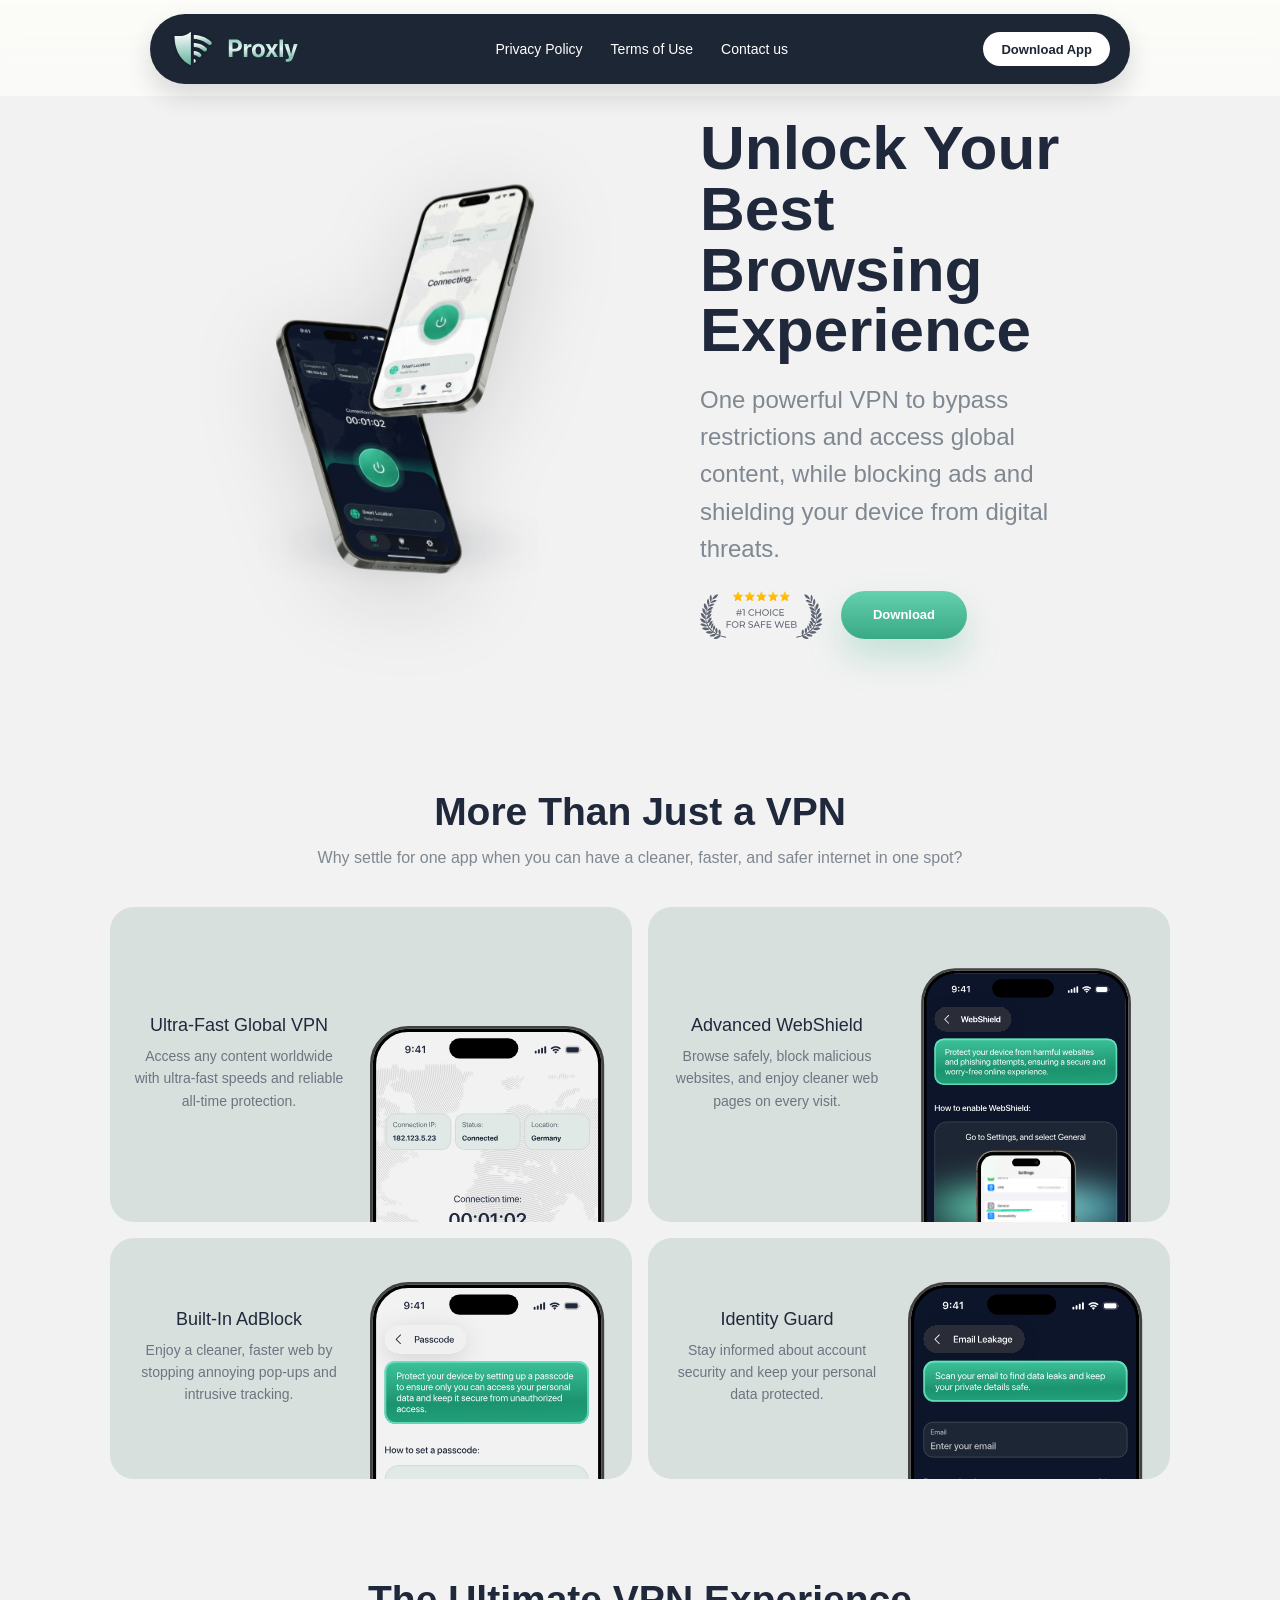
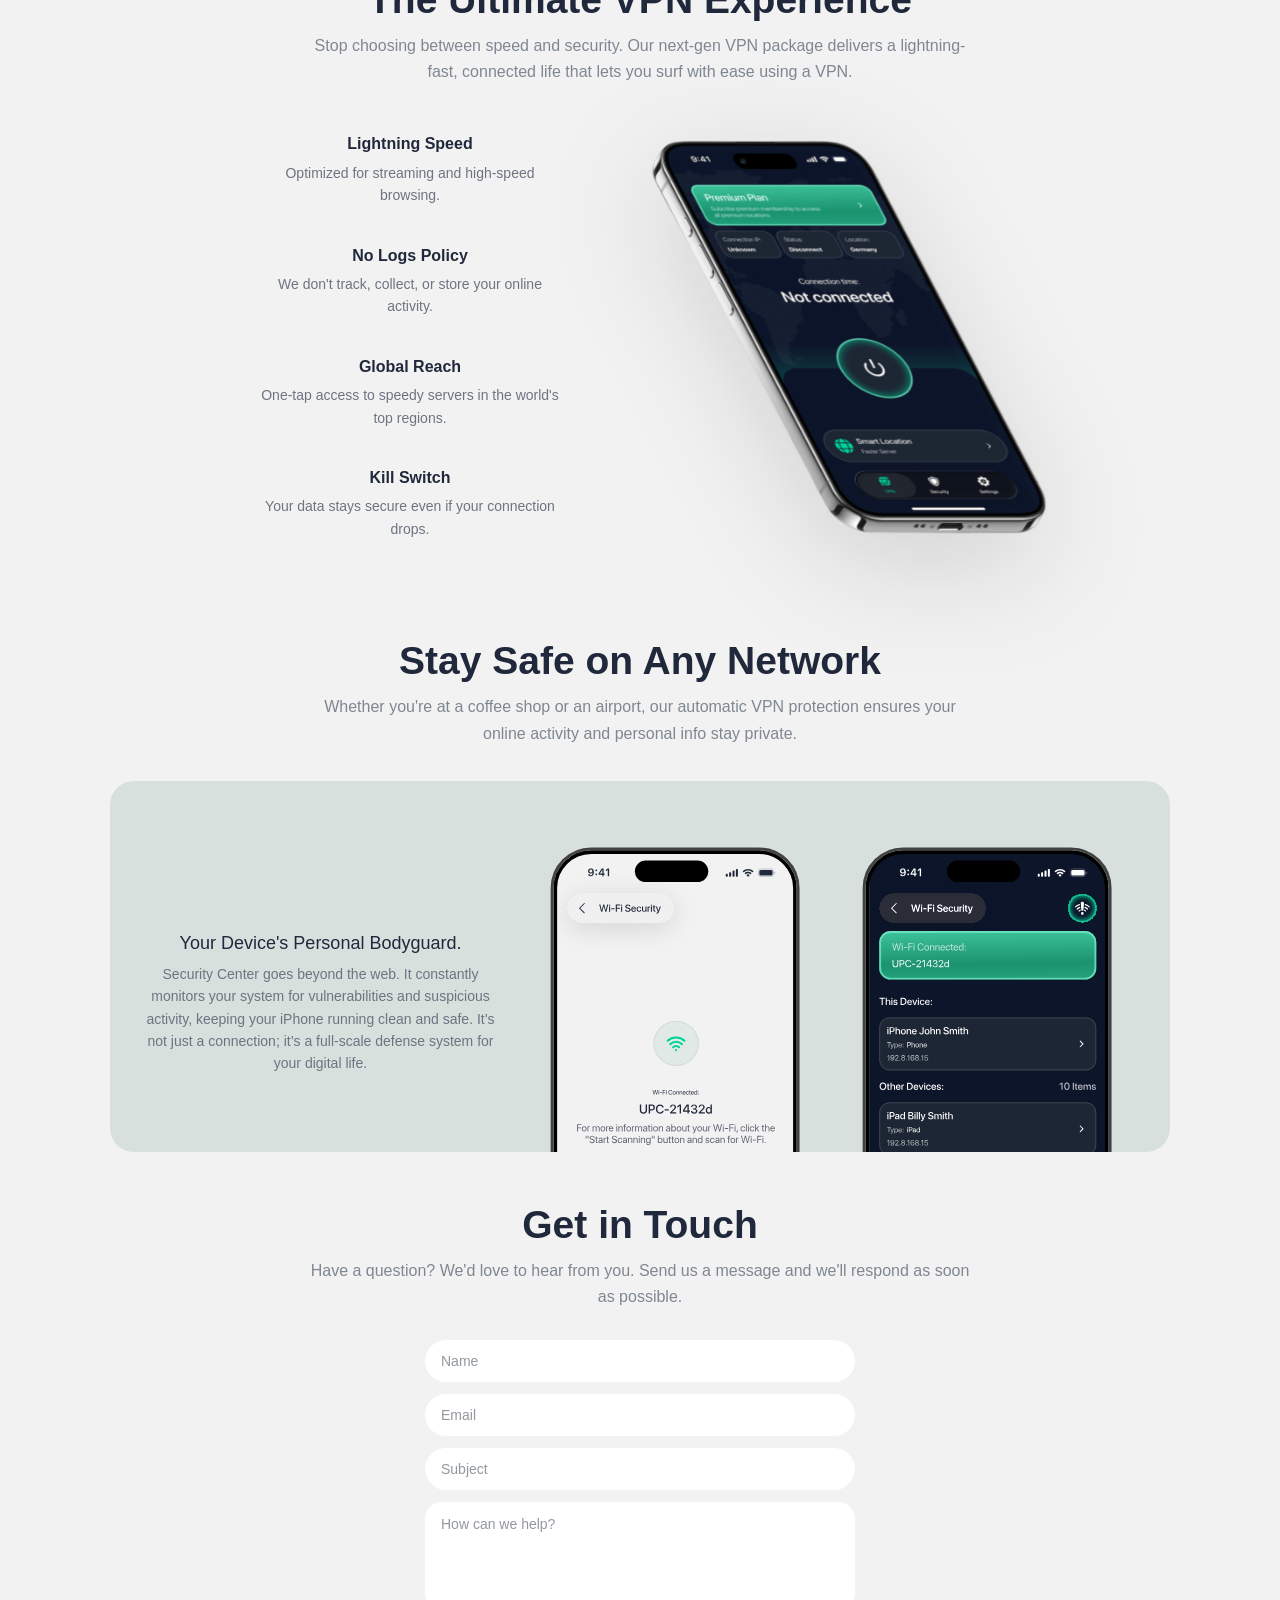
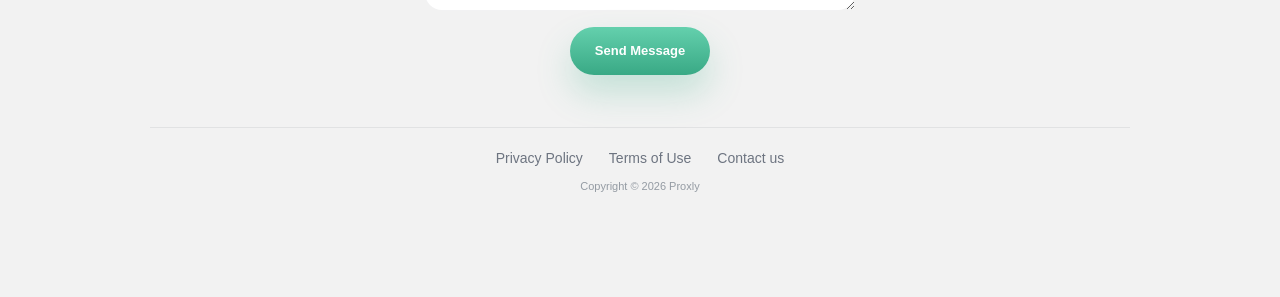
==== index.html @ 4d32d031 "Add files via upload" ====
<!doctype html>
<html lang="en">
<head>
    <meta charset="UTF-8">
    <meta name="viewport" content="width=device-width, initial-scale=1.0">
    <link rel="stylesheet" href="./css/style.css">
    <link rel="icon" type="image/svg+xml" href="./assets/img/icon.svg">
    
    <title>Proxly VPN</title>
</head>
<body>
    <div class="page-shell">
        <header class="site-header">
            <div class="container">
                <div class="header-bar">
                    <div class="header-main">
                        <a class="brand" href="#top" aria-label="Proxly home">
                            <picture class="brand-logo">
                                <source media="(max-width: 960px)" srcset="./assets/img/icon.svg">
                                <img src="./assets/img/Logo_text.svg" alt="Proxly logo">
                            </picture>
                        </a>

                        <nav class="desktop-nav" aria-label="Primary navigation">
                            <a href="proxly-privacy-policy.html">Privacy Policy</a>
                            <a href="proxly-terms-of-service.html">Terms of Use</a>
                            <a href="#contact">Contact us</a>
                        </nav>

                        <a class="btn btn-light header-download" href="#contact">Download App</a>

                        <button class="menu-toggle" id="menuToggle" type="button" aria-label="Open navigation" aria-expanded="false" aria-controls="mobileMenu">
                            <span></span>
                            <span></span>
                            <span></span>
                        </button>
                    </div>

                    <div class="mobile-menu" id="mobileMenu" aria-hidden="true">
                        <nav class="mobile-nav" aria-label="Mobile navigation">
                            <a href="proxly-terms-of-service.html">Terms of Use</a>
                            <a href="proxly-privacy-policy.html">Privacy Policy</a>
                            <a href="#contact">Contact us</a>
                        </nav>

                        <a class="btn btn-primary mobile-download" href="#contact">Download App</a>
                    </div>
                </div>
            </div>
        </header>

        <main id="top">
            <section class="hero-section">
                <div class="container hero-grid">
                    <div class="hero-visuals" aria-hidden="true">
                        <img class="hero-phone hero-phone-back" src="./assets/img/phone.svg" alt="">
                    </div>

                    <div class="hero-copy">
                        <h1>Unlock Your Best Browsing Experience</h1>
                        <p>One powerful VPN to bypass restrictions and access global content, while blocking ads and shielding your device from digital threats.</p>

                        <div class="hero-actions">
                            <img class="hero-badge" src="./assets/img/Container.svg" alt="Rated 4.9 out of 5">
                            <a class="btn btn-primary hero-download" href="#contact">Download</a>
                        </div>
                    </div>
                </div>
            </section>

            <section class="section">
                <div class="container section-narrow-one">
                    <div class="section-heading">
                        <h2>More Than Just a VPN</h2>
                        <p>Why settle for one app when you can have a cleaner, faster, and safer internet in one spot?</p>
                    </div>

                    <div class="feature-grid">
                        <article class="feature-card">
                            <div class="feature-copy">
                                <h3>Ultra-Fast Global VPN</h3>
                                <p>Access any content worldwide with ultra-fast speeds and reliable all-time protection.</p>
                            </div>
                            <div class="feature-media">
                                <picture class="feature-picture">
                                    <source media="(max-width: 680px)" srcset="./assets/img/iPhone-ph-vers-1.svg">
                                    <img src="./assets/img/Photo1adblock.svg" alt="Ultra-fast VPN interface">
                                </picture>
                            </div>
                        </article>

                        <article class="feature-card">
                            <div class="feature-copy">
                                <h3>Advanced WebShield</h3>
                                <p>Browse safely, block malicious websites, and enjoy cleaner web pages on every visit.</p>
                            </div>
                            <div class="feature-media">
                                <picture class="feature-picture">
                                    <source media="(max-width: 680px)" srcset="./assets/img/iPhone-ph-vers-2.svg">
                                    <img src="./assets/img/Photo1adblock (1).svg" alt="Advanced WebShield interface">
                                </picture>
                            </div>
                        </article>

                        <article class="feature-card">
                            <div class="feature-copy">
                                <h3>Built-In AdBlock</h3>
                                <p>Enjoy a cleaner, faster web by stopping annoying pop-ups and intrusive tracking.</p>
                            </div>
                            <div class="feature-media">
                                <picture class="feature-picture">
                                    <source media="(max-width: 680px)" srcset="./assets/img/iPhone-ph-vers-3.svg">
                                    <img src="./assets/img/Photo1adblock (2).svg" alt="Built-in ad blocker interface">
                                </picture>
                            </div>
                        </article>

                        <article class="feature-card">
                            <div class="feature-copy">
                                <h3>Identity Guard</h3>
                                <p>Stay informed about account security and keep your personal data protected.</p>
                            </div>
                            <div class="feature-media">
                                <picture class="feature-picture">
                                    <source media="(max-width: 680px)" srcset="./assets/img/iPhone-ph-vers-4.svg">
                                    <img src="./assets/img/Photo1adblock (3).svg" alt="Identity guard interface">
                                </picture>
                            </div>
                        </article>
                    </div>
                </div>
            </section>

            <section class="section section-experience">
                <div class="container section-narrow">
                    <div class="section-heading">
                        <h2>The Ultimate VPN Experience</h2>
                        <p>Stop choosing between speed and security. Our next-gen VPN package delivers a lightning-fast, connected life that lets you surf with ease using a VPN.</p>
                    </div>

                    <div class="experience-grid">
                        <div class="experience-list">
                            <article class="experience-item">
                                <h3>Lightning Speed</h3>
                                <p>Optimized for streaming and high-speed browsing.</p>
                            </article>

                            <article class="experience-item">
                                <h3>No Logs Policy</h3>
                                <p>We don't track, collect, or store your online activity.</p>
                            </article>

                            <div class="experience-visual experience-visual-mobile" aria-hidden="true">
                                <img src="./assets/img/iphone.svg" alt="">
                            </div>

                            <article class="experience-item">
                                <h3>Global Reach</h3>
                                <p>One-tap access to speedy servers in the world's top regions.</p>
                            </article>

                            <article class="experience-item">
                                <h3>Kill Switch</h3>
                                <p>Your data stays secure even if your connection drops.</p>
                            </article>
                        </div>

                        <div class="experience-visual experience-visual-desktop" aria-hidden="true">
                            <img src="./assets/img/iphone.svg" alt="">
                        </div>
                    </div>
                </div>
            </section>

            <section class="section">
                <div class="container section-narrow-one">
                    <div class="section-heading">
                        <h2>Stay Safe on Any Network</h2>
                        <p>Whether you're at a coffee shop or an airport, our automatic VPN protection ensures your online activity and personal info stay private.</p>
                    </div>

                    <article class="security-card">
                        <div class="security-copy">
                            <h3>Your Device's Personal Bodyguard.</h3>
                            <p>Security Center goes beyond the web. It constantly monitors your system for vulnerabilities and suspicious activity, keeping your iPhone running clean and safe. It’s not just a connection; it’s a full-scale defense system for your digital life.</p>
                        </div>

                        <div class="security-device security-device-left">
                            <img src="./assets/img/Photo1adblock (4).svg" alt="Security overview interface">
                        </div>

                        <div class="security-device security-device-right">
                            <img src="./assets/img/Photo1adblock (5).svg" alt="Protection status interface">
                        </div>
                    </article>
                </div>
            </section>

            <section class="section section-contact" id="contact">
                <div class="container section-narrow">
                    <div class="section-heading">
                        <h2>Get in Touch</h2>
                        <p>Have a question? We'd love to hear from you. Send us a message and we'll respond as soon as possible.</p>
                    </div>

                    <form class="contact-form">
                        <input class="field" type="text" name="name" placeholder="Name" autocomplete="name">
                        <input class="field" type="email" name="email" placeholder="Email" autocomplete="email">
                        <input class="field" type="text" name="subject" placeholder="Subject">
                        <textarea class="field field-message" name="message" placeholder="How can we help?"></textarea>
                        <button class="btn btn-primary contact-submit" type="button">Send Message</button>
                    </form>
                </div>
            </section>
        </main>

        <footer class="site-footer">
            <div class="container footer-inner">
                <nav class="footer-nav" aria-label="Footer navigation">
                    <a href="proxly-privacy-policy.html">Privacy Policy</a>
                    <a href="proxly-terms-of-service.html">Terms of Use</a>
                    <a href="#contact">Contact us</a>
                </nav>
                <p class="footer-copy">Copyright © <script>document.write(new Date().getFullYear());</script> Proxly</p>
            </div>
        </footer>
    </div>

    <script src="./js/main.js"></script>
</body>
</html>
---- css/style.css ----
@import "../assets/font/stylesheet.css";

:root {
    --bg: #F2F2F2;
    --surface: #D7E0DD;
    --surface-soft: #edf5f1;
    --header: #1d2634;
    --text: #20283b;
    --muted: #7f8791;
    --muted-strong: #6d7480;
    --accent: #57c7a2;
    --accent-dark: #39a985;
    --line: rgba(32, 40, 59, 0.08);
    --shadow-soft: 0 28px 60px rgba(22, 28, 40, 0.08);
    --content-width: 980px;
    --section-width: 860px;
    --radius-lg: 24px;
    --radius-md: 18px;
    --radius-sm: 14px;
    --radius-pill: 999px;
}

*,
*::before,
*::after {
    box-sizing: border-box;
}

html {
    scroll-behavior: smooth;
}

body {
    margin: 0;
    min-width: 320px;
    font-family: "Inter", sans-serif;
    color: var(--text);
    background: var(--bg);
}

body.menu-open {
    overflow: hidden;
}

a {
    color: inherit;
    text-decoration: none;
}

button,
input,
textarea {
    font: inherit;
}

button {
    color: inherit;
}

img {
    display: block;
    max-width: 100%;
}

.page-shell {
    overflow: clip;
}

.container {
    width: min(calc(100% - 40px), var(--content-width));
    margin: 0 auto;
}

.section-narrow {
    width: min(100%, var(--section-width));
}

.section-narrow-one {
    width: min(100%, var(--section-width) + 200px);
}

.site-header {
    position: relative;
    z-index: 5;
    padding: 14px 0 12px;
    background: linear-gradient(180deg, rgba(252, 252, 249, 0.94), rgba(252, 252, 249, 0.72));
    backdrop-filter: blur(14px);
}

.header-bar {
    position: relative;
    padding: 6px 20px;
    border-radius: var(--radius-pill);
    background: var(--header);
    box-shadow: 0 12px 26px rgba(10, 14, 22, 0.14);
    z-index: 2;
}

.header-main {
    display: flex;
    align-items: center;
    gap: 18px;
    min-height: 58px;
    position: relative;
    z-index: 1;
}

.brand {
    display: inline-flex;
    align-items: center;
    gap: 9px;
    min-width: 0;
    color: #fff;
    font-size: 15px;
    font-weight: 700;
    letter-spacing: 0;
}

.brand-logo {
    display: block;
    line-height: 0;
}

.brand-logo img {
    width: 130px;
    height: 40px;
    flex: 0 0 auto;
}

.desktop-nav,
.footer-nav {
    display: flex;
    align-items: center;
    gap: 28px;
}

.desktop-nav {
    flex: 1;
    justify-content: center;
}

.desktop-nav a,
.footer-nav a {
    font-size: 14px;
    font-weight: 400;
    letter-spacing: 0;
    transition: color 0.2s ease, opacity 0.2s ease;
}

.desktop-nav a {
    color: rgba(255, 255, 255, 1);
}

.desktop-nav a:hover,
.footer-nav a:hover {
    opacity: 1;
    color: #57B89D;
}

.btn {
    display: inline-flex;
    align-items: center;
    justify-content: center;
    min-height: 48px;
    padding: 0 24px;
    border: 0;
    border-radius: var(--radius-pill);
    font-size: 13px;
    font-weight: 700;
    letter-spacing: 0;
    cursor: pointer;
    transition: transform 0.2s ease, box-shadow 0.2s ease, filter 0.2s ease;
}

.btn:hover {
    transform: translateY(-1px);
    filter: brightness(1.01);
}

.btn-light {
    min-height: 34px;
    padding: 0 18px;
    color: var(--header);
    background: #fff;
}

.btn-primary {
    color: #fff;
    background: linear-gradient(180deg, #64d0ad 0%, var(--accent-dark) 100%);
    box-shadow: 0 18px 34px rgba(66, 178, 138, 0.26);
}

.header-download {
    min-width: 108px;
}

.menu-toggle {
    display: none;
    border: 0;
    background: transparent;
    cursor: pointer;
}

.menu-toggle {
    position: relative;
    width: 34px;
    height: 34px;
    margin-left: auto;
    padding: 0;
    background: center / 34px 34px no-repeat url("../assets/img/menu-icon.svg");
    transition: background-image 0.2s ease;
}

.menu-toggle.is-open {
    background-image: url("../assets/img/menu-icon (1).svg");
}

.menu-toggle span {
    display: none;
}

.mobile-menu {
    position: absolute;
    top: calc(100% - 24px);
    left: 0;
    right: 0;
    padding: 34px 20px 16px;
    border-radius: 0 0 28px 28px;
    background: var(--header);
    box-shadow: 0 18px 34px rgba(10, 14, 22, 0.16);
    opacity: 0;
    visibility: hidden;
    pointer-events: none;
    transform: translateY(-10px);
    transition: opacity 0.2s ease, transform 0.22s ease, visibility 0.2s ease;
}

.header-bar.menu-open {
    border-radius: 28px;
}

.header-bar.menu-open .mobile-menu {
    opacity: 1;
    visibility: visible;
    pointer-events: auto;
    transform: translateY(0);
}

.mobile-nav {
    display: grid;
    gap: 20px;
    margin-bottom: 28px;
}

.mobile-nav a {
    color: rgba(255, 255, 255, 0.86);
    font-size: 17px;
    line-height: 1.25;
    font-weight: 500;
}

.mobile-download {
    width: 100%;
    min-height: 44px;
}

.hero-section {
    padding: 22px 0 52px;
}

.hero-grid {
    display: grid;
    grid-template-columns: minmax(0, 1fr) minmax(0, 430px);
    align-items: center;
    gap: 26px;
}

.hero-visuals {
    position: relative;
    width: 100%;
    min-height: 388px;
}

.hero-visuals::after {
    content: "";
    position: absolute;
    left: 64px;
    right: 84px;
    bottom: 10px;
    height: 36px;
    border-radius: 999px;
    background: radial-gradient(circle, rgba(29, 38, 52, 0.16) 0%, rgba(29, 38, 52, 0) 72%);
    filter: blur(12px);
}

.hero-phone {
    position: absolute;
    filter: drop-shadow(0 20px 44px rgba(12, 17, 27, 0.14));
}

.hero-phone-back {
    left: 125px;
    width: min(55%, 260px);
}

.hero-phone-front {
    left: 160px;
    top: 8px;
    width: min(49%, 250px);
    transform: rotate(15deg);
}

.hero-copy h1,
.section-heading h2 {
    margin: 0;
    letter-spacing: 0;
    color: var(--text);
}

.hero-copy h1 {
    max-width: 420px;
    font-size: clamp(46px, 5.7vw, 62px);
    line-height: 0.98;
}

.hero-copy p {
    max-width: 380px;
    margin: 20px 0 0;
    font-size: 24px;
    line-height: 1.55;
    color: var(--muted);
    font-weight: 300;
}

.hero-actions {
    display: flex;
    align-items: center;
    gap: 18px;
    margin-top: 24px;
}

.hero-badge {
    width: 123px;
    flex: 0 0 auto;
}

.hero-download {
    min-width: 126px;
}

.section {
    padding: 100px 0 0;
}

.section-heading {
    text-align: center;
}

.section-heading h2 {
    font-size: clamp(30px, 3.8vw, 39px);
    line-height: 1.08;
    font-weight: 600;
}

.section-heading p {
    max-width: 660px;
    margin: 12px auto 0;
    font-size: 16px;
    line-height: 1.65;
    color: var(--muted);
    font-weight: 300;
}

.feature-grid {
    display: grid;
    grid-template-columns: repeat(2, minmax(0, 1fr));
    gap: 16px;
    margin-top: 36px;
}

.feature-card {
    display: grid;
    grid-template-columns: minmax(0, 1fr) minmax(0, 1.08fr);
    align-items: end;
    gap: 10px;
    min-height: 216px;
    padding: 26px 24px 0;
    border-radius: var(--radius-lg);
    background: var(--surface);
    overflow: hidden;
}

.feature-card-dark {
    background: var(--surface-soft);
}

.feature-card-reverse {
    grid-template-columns: minmax(0, 1.08fr) minmax(0, 1fr);
}

.feature-card-reverse .feature-copy {
    order: 2;
}

.feature-card-reverse .feature-media {
    order: 1;
}

.feature-copy {
    align-self: center;
    max-width: 210px;
    padding-bottom: 28px;
}

.feature-copy h3,
.security-copy h3 {
    margin: 0;
    font-size: 18px;
    line-height: 1.2;
    letter-spacing: 0;
    font-weight: 400;
    text-align: center;
}

.feature-copy p,
.security-copy p,
.experience-item p,
.footer-copy {
    margin: 8px 0 0;
    font-size: 14px;
    line-height: 1.6;
    color: var(--muted-strong);
    text-align: center;
    font-weight: 300;
}

.feature-media {
    display: flex;
    align-items: flex-end;
    justify-content: center;
    min-height: 100%;
}

.feature-picture {
    display: flex;
    align-items: flex-end;
    justify-content: center;
    width: 100%;
}

.feature-media img {
    width: min(100%, 235px);
    transform: translateY(18px);
}

.section-experience {
    padding-top: 100px;
}

.experience-grid {
    display: grid;
    grid-template-columns: minmax(0, 400px) minmax(0, 1fr);
    align-items: center;
    gap: 20px;
    margin-top: 50px;
}

.experience-list {
    display: grid;
    gap: 40px;
    margin: 0 50px;
}

.experience-item h3 {
    margin: 0;
    font-size: 16px;
    line-height: 1.15;
    text-align: center;
}

.experience-visual {
    display: flex;
    justify-content: center;
}

.experience-visual img {
    width: min(100%, 400px);
    filter: drop-shadow(0 30px 56px rgba(12, 17, 27, 0.14));
}

.experience-visual-mobile {
    display: none;
}

.security-card {
    display: grid;
    grid-template-columns: minmax(0, 1.1fr) minmax(0, 0.9fr) minmax(0, 0.9fr);
    align-items: end;
    gap: 1px;
    margin-top: 34px;
    padding: 28px 28px 0;
    border-radius: var(--radius-lg);
    background: var(--surface);
    overflow: hidden;
}

.security-copy {
    max-width: 365px;
    padding-bottom: 77px;
    text-align: center;
}

.security-device {
    display: flex;
    align-items: flex-end;
    justify-content: center;
}

.security-device img {
    width: min(100%, 280px);
    transform: translateY(18px);
}

.section-contact {
    padding: 52px 0 0;
}

.contact-form {
    display: grid;
    gap: 10px;
    width: min(100%, 432px);
    margin: 28px auto 0;
}

.field {
    width: 100%;
    min-height: 44px;
    padding: 0 16px;
    border: 1px solid rgba(32, 40, 59, 0.06);
    border-radius: var(--radius-pill);
    outline: none;
    color: var(--text);
    background: #fff;
    box-shadow: inset 0 1px 0 rgba(255, 255, 255, 0.7);
}

.field::placeholder {
    color: #1D26347A;
    font-size: 14px;
    font-weight: 400;
}

.field:focus {
    border-color: rgba(87, 199, 162, 0.48);
    box-shadow: 0 0 0 4px rgba(87, 199, 162, 0.12);
}

.field-message {
    min-height: 110px;
    padding-top: 14px;
    resize: vertical;
    border-radius: 18px;
}

.contact-submit {
    justify-self: center;
    min-width: 140px;
    margin-top: 6px;
}

.site-footer {
    padding: 52px 0 28px;
}

.footer-inner {
    border-top: 1px solid var(--line);
    padding-top: 22px;
    text-align: center;
}

.footer-nav {
    justify-content: center;
    gap: 26px;
}

.footer-nav a {
    color: var(--muted-strong);
}

.footer-copy {
    margin-top: 12px;
    font-size: 11px;
    color: rgba(127, 135, 145, 0.82);
}

@media (max-width: 960px) {
    .desktop-nav,
    .header-download {
        display: none;
    }

    .header-bar {
        padding: 5px 18px;
    }

    .menu-toggle {
        display: inline-flex;
    }

    .brand {
        gap: 0;
    }

    .brand-logo img {
        width: 46px;
        height: 42px;
    }

    .header-main {
        min-height: 50px;
    }

    .hero-grid,
    .feature-grid,
    .experience-grid,
    .security-card {
        grid-template-columns: 1fr;
    }

    .hero-section {
        padding-top: 12px;
    }

    .hero-visuals {
        min-height: 352px;
        max-width: 420px;
        margin: 0 auto;
        justify-self: center;
    }

    .hero-phone-back {
        left: 30px;
        bottom: 18px;
        width: min(45%, 215px);
    }

    .hero-phone-front {
        left: 152px;
        top: 4px;
        width: min(46%, 220px);
    }

    .hero-copy {
        text-align: center;
    }

    .hero-copy h1,
    .hero-copy p {
        max-width: none;
        margin-left: auto;
        margin-right: auto;
    }

    .hero-actions {
        justify-content: center;
    }

    .feature-card,
    .feature-card-reverse {
        grid-template-columns: 1fr;
        gap: 0;
        min-height: 0;
        padding: 24px 22px 0;
    }

    .feature-card-reverse .feature-copy,
    .feature-card-reverse .feature-media {
        order: initial;
    }

    .feature-copy,
    .security-copy {
        max-width: none;
        padding-bottom: 14px;
        text-align: center;
    }

    .feature-media img,
    .security-device img {
        width: min(100%, 220px);
        transform: translateY(14px);
    }

    .experience-list {
        grid-template-columns: repeat(2, minmax(0, 1fr));
        gap: 20px 18px;
        text-align: center;
    }

    .experience-visual-desktop {
        display: none;
    }

    .experience-visual-mobile {
        display: flex;
        grid-column: 1 / -1;
        order: 3;
        margin: 4px auto 2px;
    }

    .experience-visual-mobile img {
        width: min(100%, 260px);
    }

    .security-card {
        gap: 10px;
        padding-top: 24px;
    }

    .security-copy {
        padding-bottom: 0;
    }

    .security-device-left,
    .security-device-right {
        display: inline-flex;
    }

    .security-card {
        grid-template-columns: repeat(2, minmax(0, 1fr));
    }

    .security-copy {
        grid-column: 1 / -1;
    }
}

@media (max-width: 680px) {
    .container {
        width: min(calc(100% - 14px), var(--content-width));
    }

    .site-header {
        padding: 6px 0 10px;
    }

    .header-bar {
        padding: 5px 15px 9px 18px;
    }

    .brand {
        font-size: 13px;
    }

    .header-main {
        min-height: 42px;
    }

    .hero-section {
        padding: 6px 0 30px;
    }

    .hero-grid {
        gap: 8px;
    }

    .hero-visuals {
        min-height: 395px;
        max-width: 260px;
        justify-self: center;
    }

    .hero-visuals::after {
        left: 34px;
        right: 34px;
        bottom: 4px;
        height: 24px;
    }

    .hero-phone-back {
        left: 16px;
        bottom: 16px;
        width: 240px;
    }

    .hero-phone-front {
        left: 90px;
        top: 2px;
        width: 130px;
    }

    .hero-copy {
        text-align: left;
    }

    .hero-copy h1 {
        font-size: 48px;
        line-height: 1.02;
        font-weight: 800;
    }

    .hero-copy p {
        margin-top: 12px;
        font-size: 24px;
    }

    .hero-actions {
        flex-direction: column;
        align-items: stretch;
        gap: 25px;
        margin-top: 18px;
    }

    .hero-badge {
        width: 108px;
        margin: 0 auto;
    }

    .hero-download {
        width: 100%;
    }

    .section {
        padding-top: 24px;
    }

    .section-heading h2 {
        font-size: 24px;
        line-height: 1.08;
    }

    .section-heading p {
        margin-top: 8px;
        font-size: 16px;
        line-height: 1.5;
    }

    .feature-grid,
    .section-experience .section-heading,
    .section-contact .section-heading {
        margin-top: 20px;
    }

    .feature-grid {
        gap: 10px;
    }

    .feature-card,
    .feature-card-reverse {
        padding: 18px 14px 0;
        border-radius: 16px;
    }

    .feature-copy {
        padding-bottom: 10px;
        text-align: center;
    }

    .feature-copy h3,
    .security-copy h3,
    .experience-item h3 {
        font-size: 18px;
    }

    .feature-copy p,
    .security-copy p,
    .experience-item p {
        font-weight: 300;
        font-size: 14px;
        line-height: 1.45;
    }

    .feature-media img {
        width: min(100%, 186px);
        transform: translateY(10px);
    }

    .header-bar.menu-open .mobile-menu {
        padding: 32px 14px 8px;
    }

    .mobile-nav {
        gap: 18px;
        margin-bottom: 26px;
    }

    .mobile-download {
        min-height: 45px;
        font-size: 13px;
    }

    .section-experience {
        padding-top: 30px;
    }

    .experience-list {
        grid-template-columns: 1fr;
        gap: 14px;
    }

    .experience-item {
        text-align: center;
    }

    .experience-visual-mobile {
        margin: 0 auto;
    }

    .experience-visual-mobile img {
        width: min(100%, 214px);
    }

    .security-card {
        grid-template-columns: 1fr 1fr;
        gap: 8px;
        margin-top: 20px;
        padding: 18px 10px 0;
        border-radius: 18px;
    }

    .security-copy {
        padding: 0 6px;
    }

    .security-device img {
        width: min(100%, 164px);
        transform: translateY(8px);
    }

    .section-contact {
        padding-top: 34px;
    }

    .contact-form {
        margin-top: 18px;
        gap: 8px;
    }

    .field {
        min-height: 40px;
        padding: 0 14px;
        font-size: 12px;
    }

    .field-message {
        min-height: 92px;
        padding-top: 12px;
    }

    .contact-submit {
        width: 100%;
        min-width: 0;
    }

    .site-footer {
        padding: 34px 0 20px;
    }

    .footer-inner {
        padding-top: 16px;
    }

    .footer-nav {
        gap: 18px;
        flex-wrap: wrap;
    }

    .footer-nav a {
        font-size: 10.5px;
    }

    .footer-copy {
        margin-top: 10px;
        font-size: 10px;
    }
}
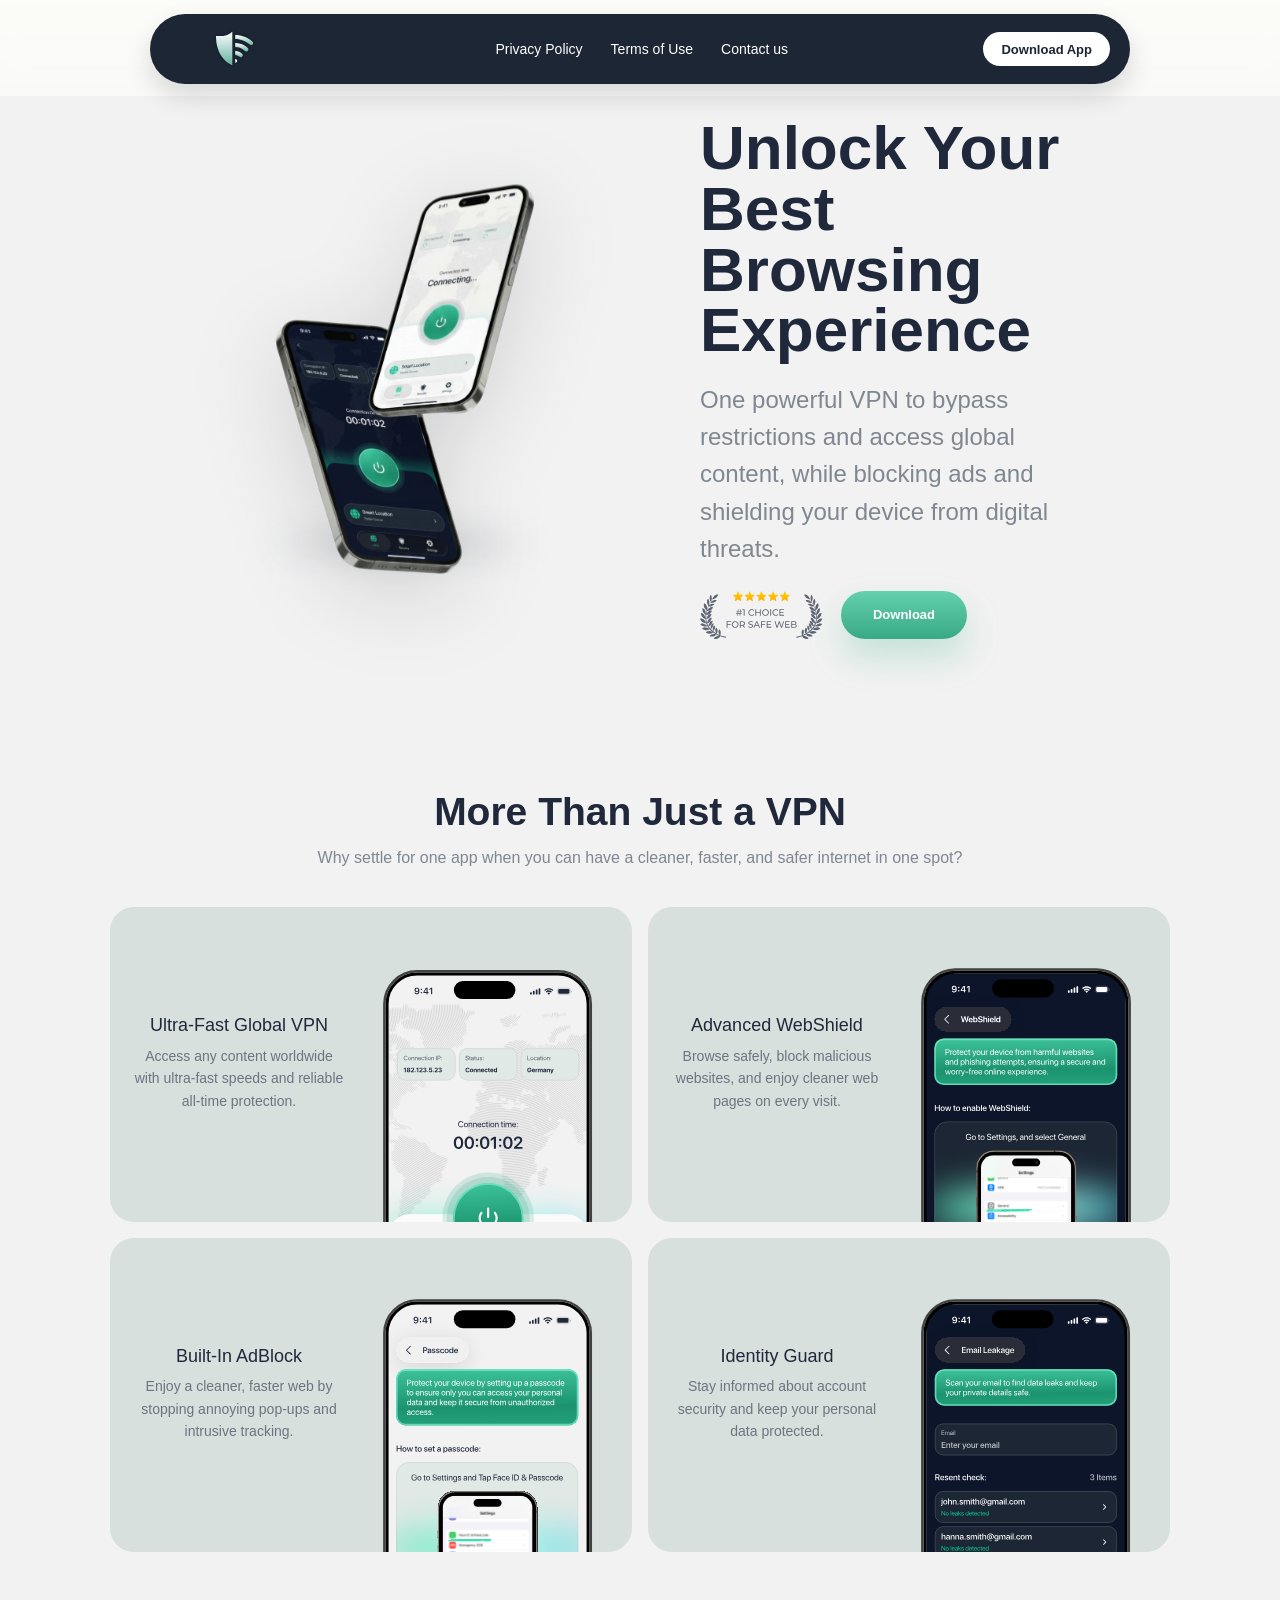
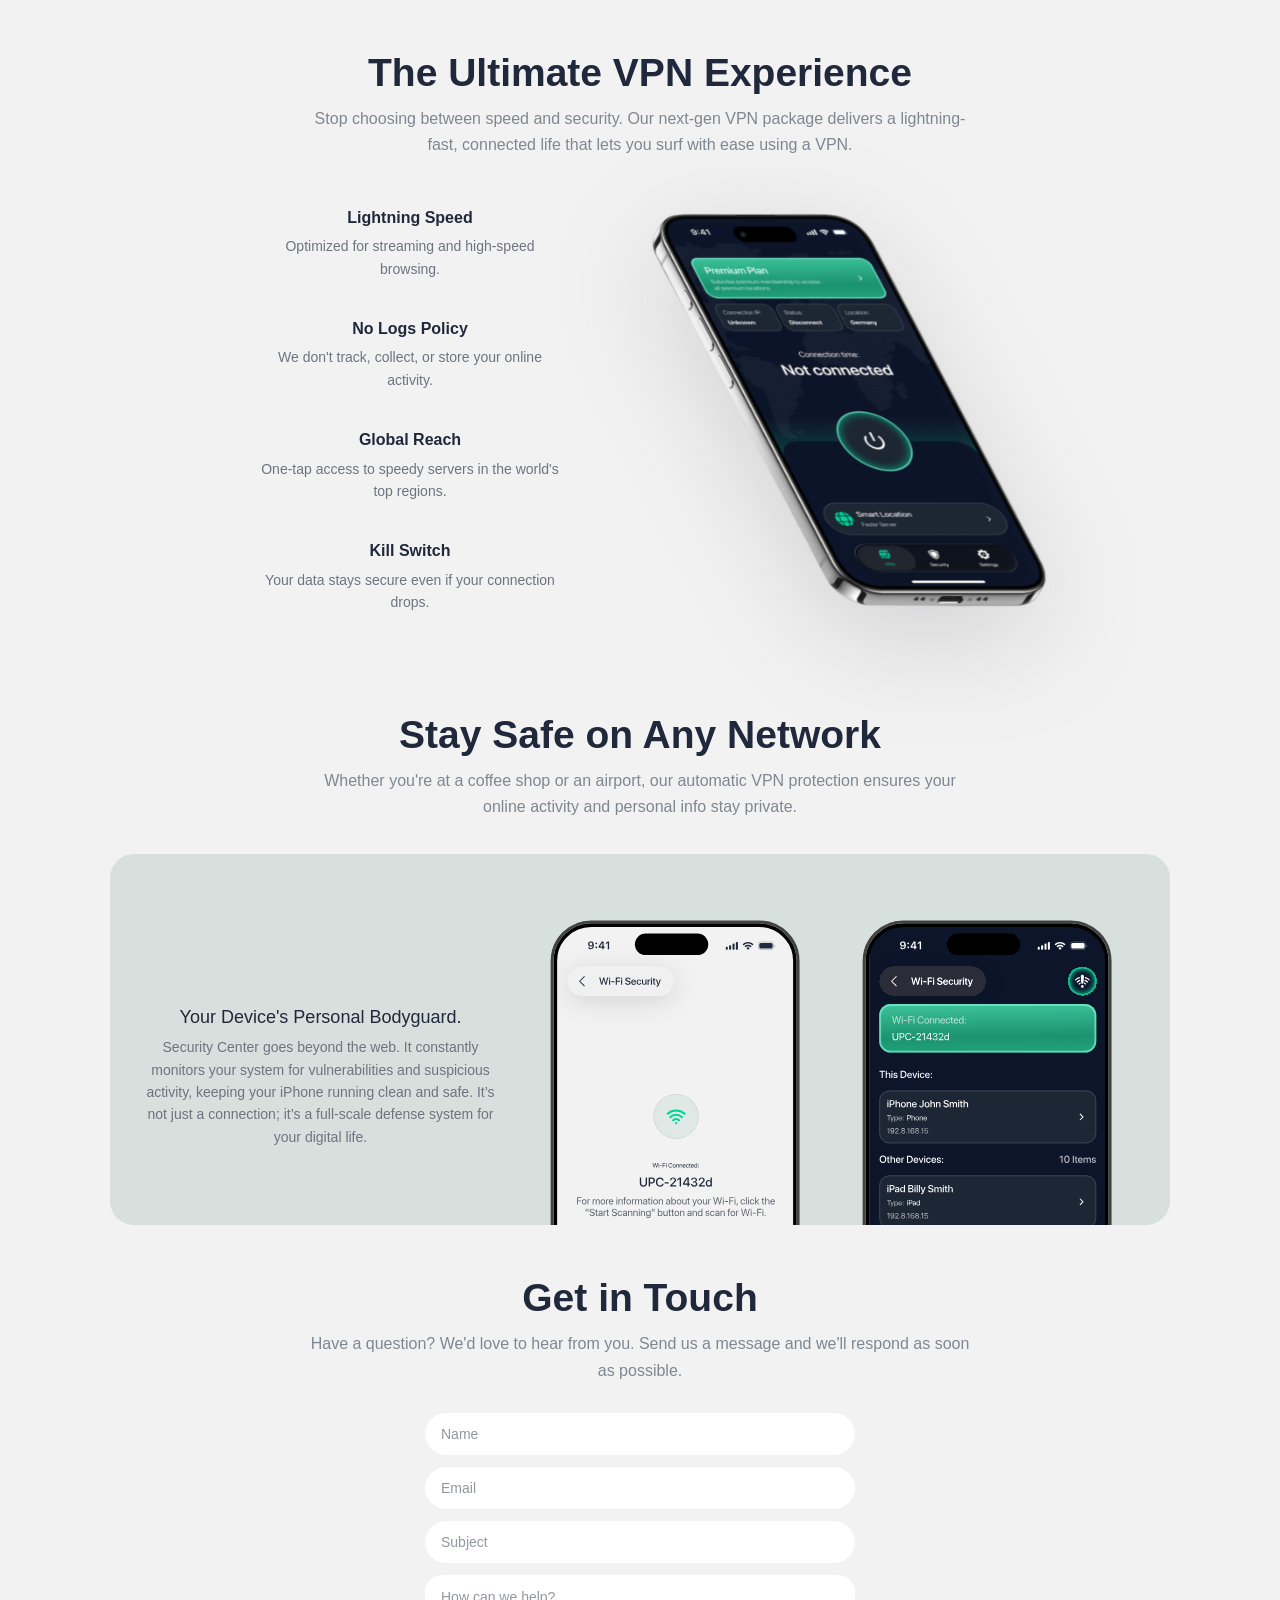
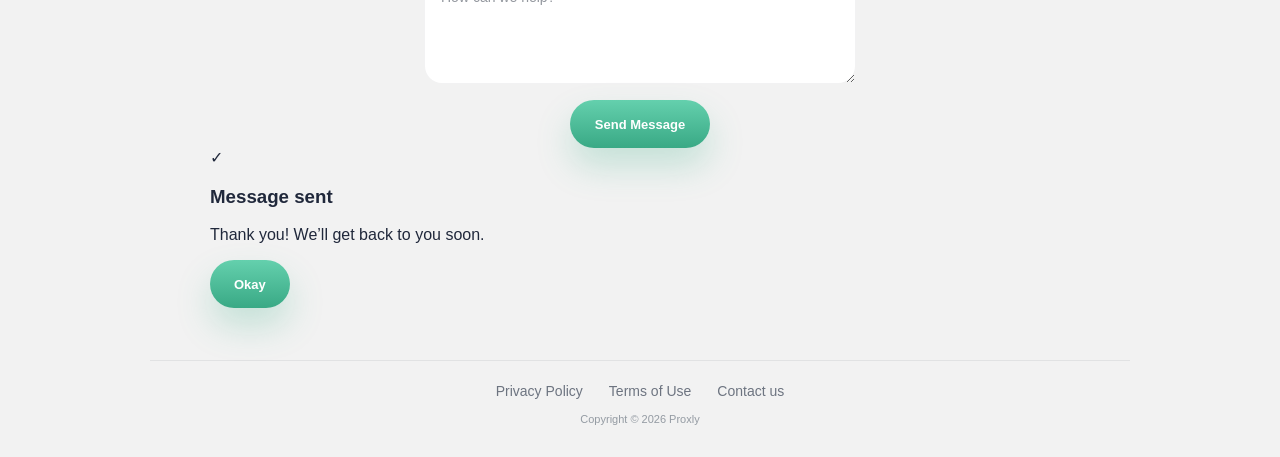
==== commit 11ca5cf6: "Update index.html" ====
--- a/index.html
+++ b/index.html
@@ -203,13 +203,27 @@
                         <p>Have a question? We'd love to hear from you. Send us a message and we'll respond as soon as possible.</p>
                     </div>
 
-                    <form class="contact-form">
-                        <input class="field" type="text" name="name" placeholder="Name" autocomplete="name">
-                        <input class="field" type="email" name="email" placeholder="Email" autocomplete="email">
-                        <input class="field" type="text" name="subject" placeholder="Subject">
-                        <textarea class="field field-message" name="message" placeholder="How can we help?"></textarea>
-                        <button class="btn btn-primary contact-submit" type="button">Send Message</button>
-                    </form>
+                    <form class="contact-form" action="https://api.web3forms.com/submit" method="POST">
+  <input type="hidden" name="access_key" value="5f801a65-2f52-41ad-992b-20823260f8d9">
+
+  <input class="field" type="text" name="name" placeholder="Name" autocomplete="name" required>
+  <input class="field" type="email" name="email" placeholder="Email" autocomplete="email" required>
+  <input class="field" type="text" name="subject" placeholder="Subject" required>
+  <textarea class="field field-message" name="message" placeholder="How can we help?" required></textarea>
+
+  <button class="btn btn-primary contact-submit" type="submit">Send Message</button>
+</form>
+
+                    <div class="form-modal" id="formModal" aria-hidden="true">
+  <div class="form-modal__overlay"></div>
+
+  <div class="form-modal__card" role="dialog" aria-modal="true">
+    <div class="form-modal__icon" id="formModalIcon">✓</div>
+    <h3 id="formModalTitle">Message sent</h3>
+    <p id="formModalText">Thank you! We’ll get back to you soon.</p>
+    <button class="btn btn-primary" id="formModalClose" type="button">Okay</button>
+  </div>
+</div>
                 </div>
             </section>
         </main>
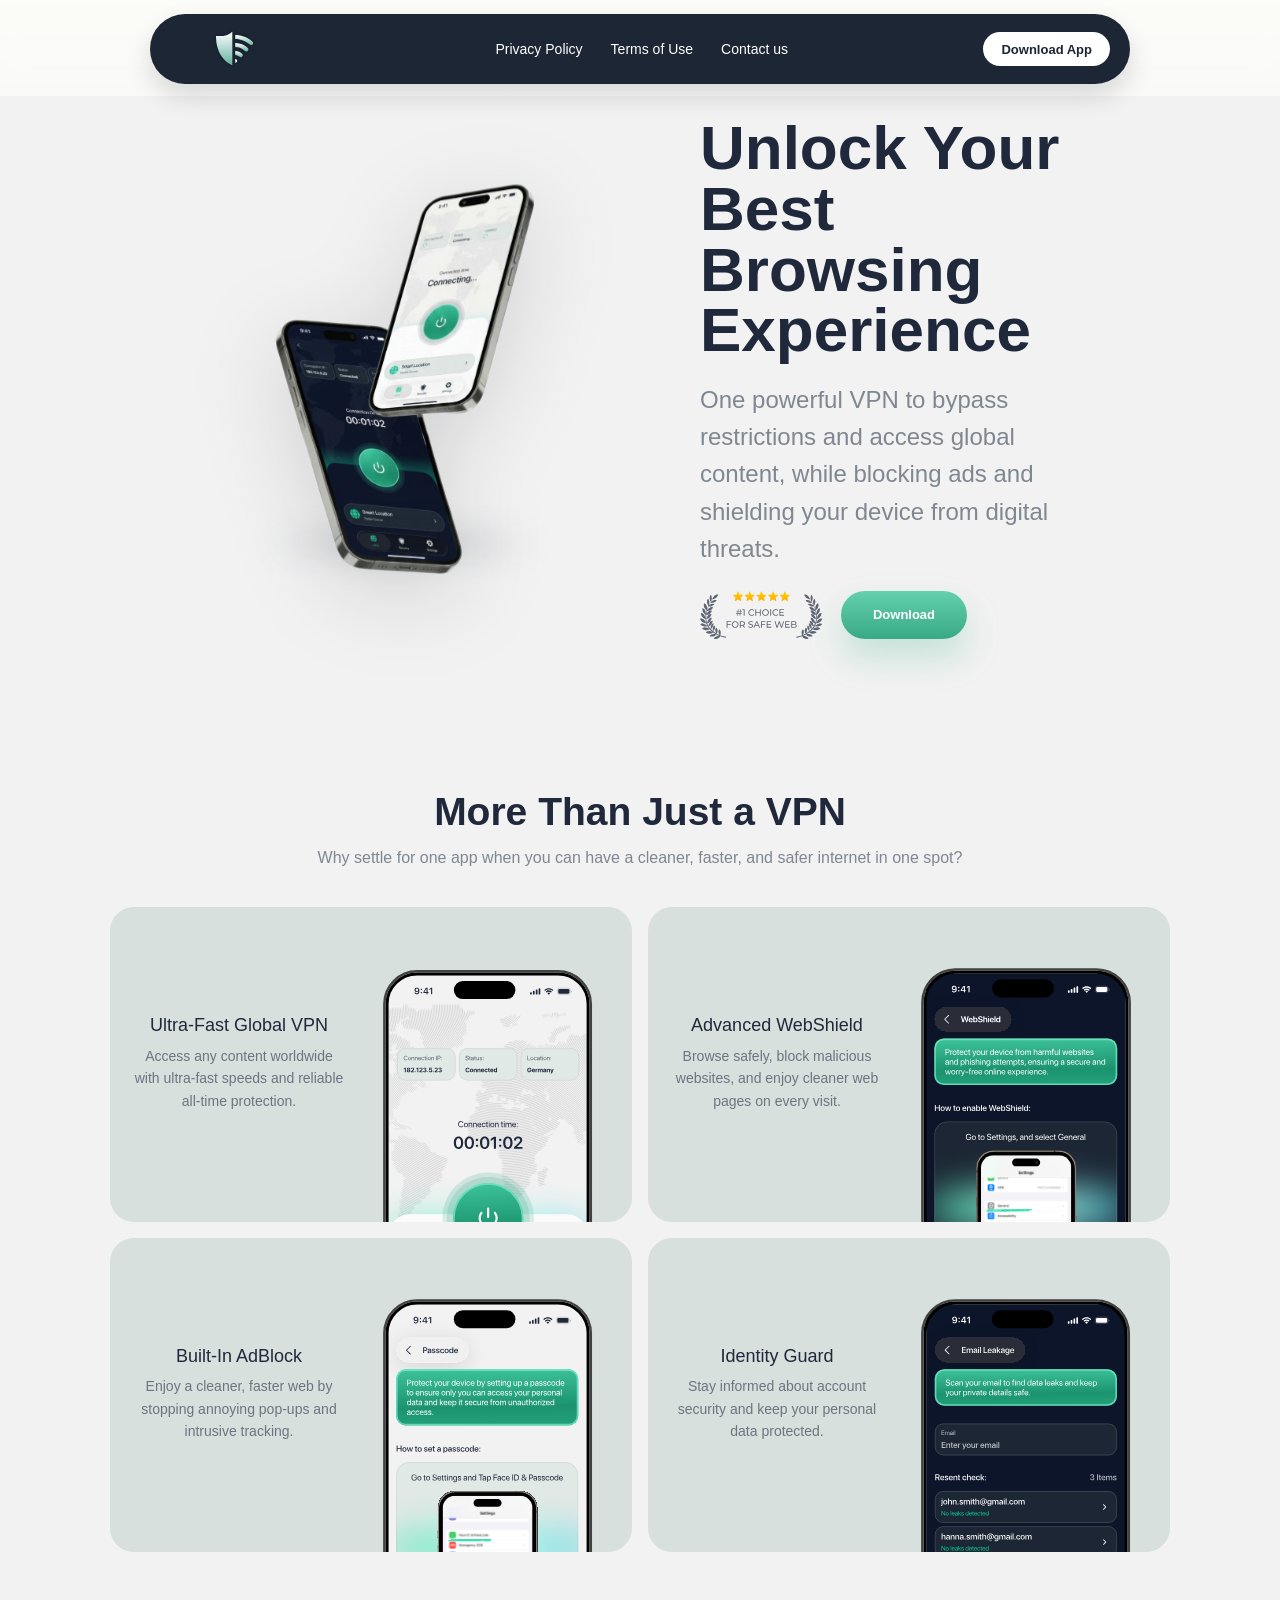
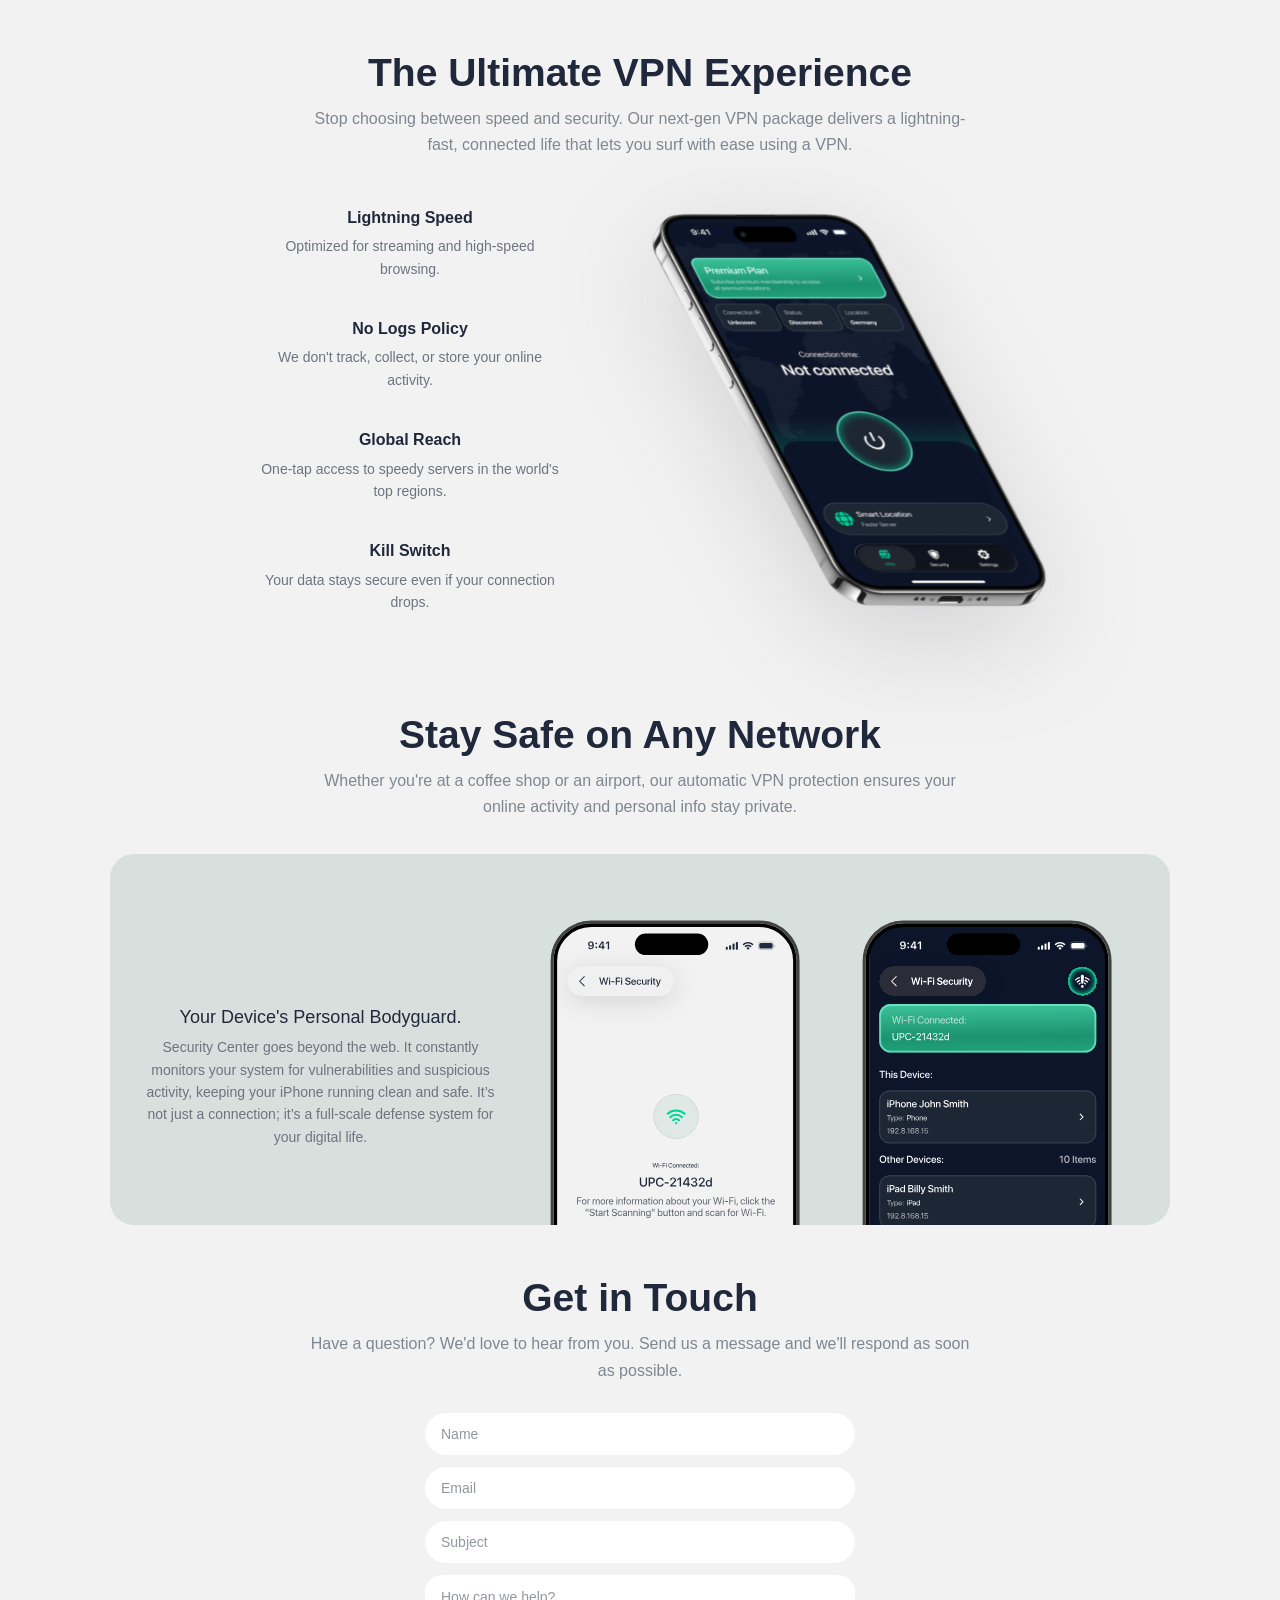
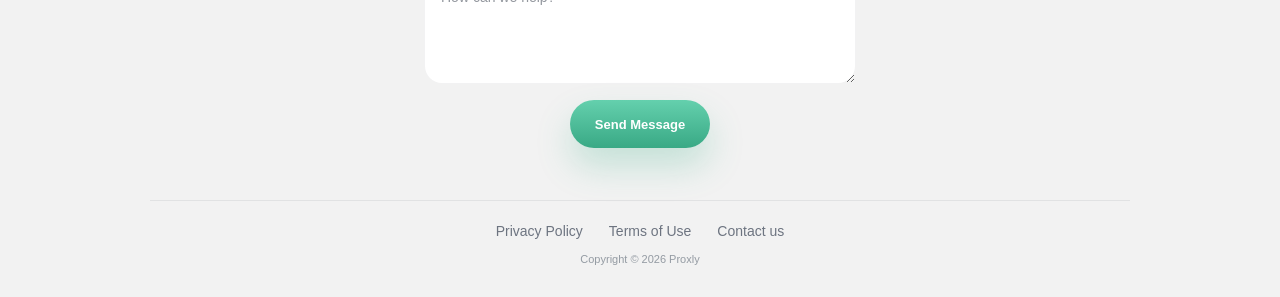
==== commit 451b8931: "Update index.html" ====
--- a/index.html
+++ b/index.html
@@ -27,7 +27,7 @@
                             <a href="#contact">Contact us</a>
                         </nav>
 
-                        <a class="btn btn-light header-download" href="#contact">Download App</a>
+                        <a class="btn btn-light header-download" href="https://apps.apple.com/pl/app/proxly-vpn-privacy-protection/id6777057668">Download App</a>
 
                         <button class="menu-toggle" id="menuToggle" type="button" aria-label="Open navigation" aria-expanded="false" aria-controls="mobileMenu">
                             <span></span>
@@ -43,7 +43,7 @@
                             <a href="#contact">Contact us</a>
                         </nav>
 
-                        <a class="btn btn-primary mobile-download" href="#contact">Download App</a>
+                        <a class="btn btn-primary mobile-download" href="https://apps.apple.com/pl/app/proxly-vpn-privacy-protection/id6777057668">Download App</a>
                     </div>
                 </div>
             </div>
@@ -62,7 +62,7 @@
 
                         <div class="hero-actions">
                             <img class="hero-badge" src="./assets/img/Container.svg" alt="Rated 4.9 out of 5">
-                            <a class="btn btn-primary hero-download" href="#contact">Download</a>
+                            <a class="btn btn-primary hero-download" href="https://apps.apple.com/pl/app/proxly-vpn-privacy-protection/id6777057668">Download</a>
                         </div>
                     </div>
                 </div>
--- a/css/style.css
+++ b/css/style.css
@@ -939,7 +939,7 @@
     .field {
         min-height: 40px;
         padding: 0 14px;
-        font-size: 12px;
+        font-size: 16px;
     }
 
     .field-message {
@@ -974,3 +974,78 @@
         font-size: 10px;
     }
 }
+
+.form-modal {
+    position: fixed;
+    inset: 0;
+    z-index: 100;
+    display: grid;
+    place-items: center;
+    padding: 20px;
+    opacity: 0;
+    visibility: hidden;
+    pointer-events: none;
+    transition: opacity 0.22s ease, visibility 0.22s ease;
+}
+
+.form-modal.is-active {
+    opacity: 1;
+    visibility: visible;
+    pointer-events: auto;
+}
+
+.form-modal__overlay {
+    position: absolute;
+    inset: 0;
+    background: rgba(29, 38, 52, 0.58);
+    backdrop-filter: blur(8px);
+}
+
+.form-modal__card {
+    position: relative;
+    width: min(100%, 420px);
+    padding: 34px 28px 28px;
+    border-radius: var(--radius-lg);
+    background: #fff;
+    box-shadow: 0 28px 60px rgba(10, 14, 22, 0.22);
+    text-align: center;
+    transform: translateY(12px) scale(0.98);
+    transition: transform 0.22s ease;
+}
+
+.form-modal.is-active .form-modal__card {
+    transform: translateY(0) scale(1);
+}
+
+.form-modal__icon {
+    width: 58px;
+    height: 58px;
+    margin: 0 auto 16px;
+    display: grid;
+    place-items: center;
+    border-radius: 50%;
+    color: #fff;
+    background: linear-gradient(180deg, #64d0ad 0%, var(--accent-dark) 100%);
+    font-size: 28px;
+    font-weight: 700;
+    box-shadow: 0 18px 34px rgba(66, 178, 138, 0.26);
+}
+
+.form-modal__icon.is-error {
+    background: linear-gradient(180deg, #ff7b7b 0%, #d94747 100%);
+    box-shadow: 0 18px 34px rgba(217, 71, 71, 0.22);
+}
+
+.form-modal__card h3 {
+    margin: 0;
+    font-size: 24px;
+    line-height: 1.2;
+    color: var(--text);
+}
+
+.form-modal__card p {
+    margin: 10px 0 22px;
+    font-size: 15px;
+    line-height: 1.55;
+    color: var(--muted-strong);
+}
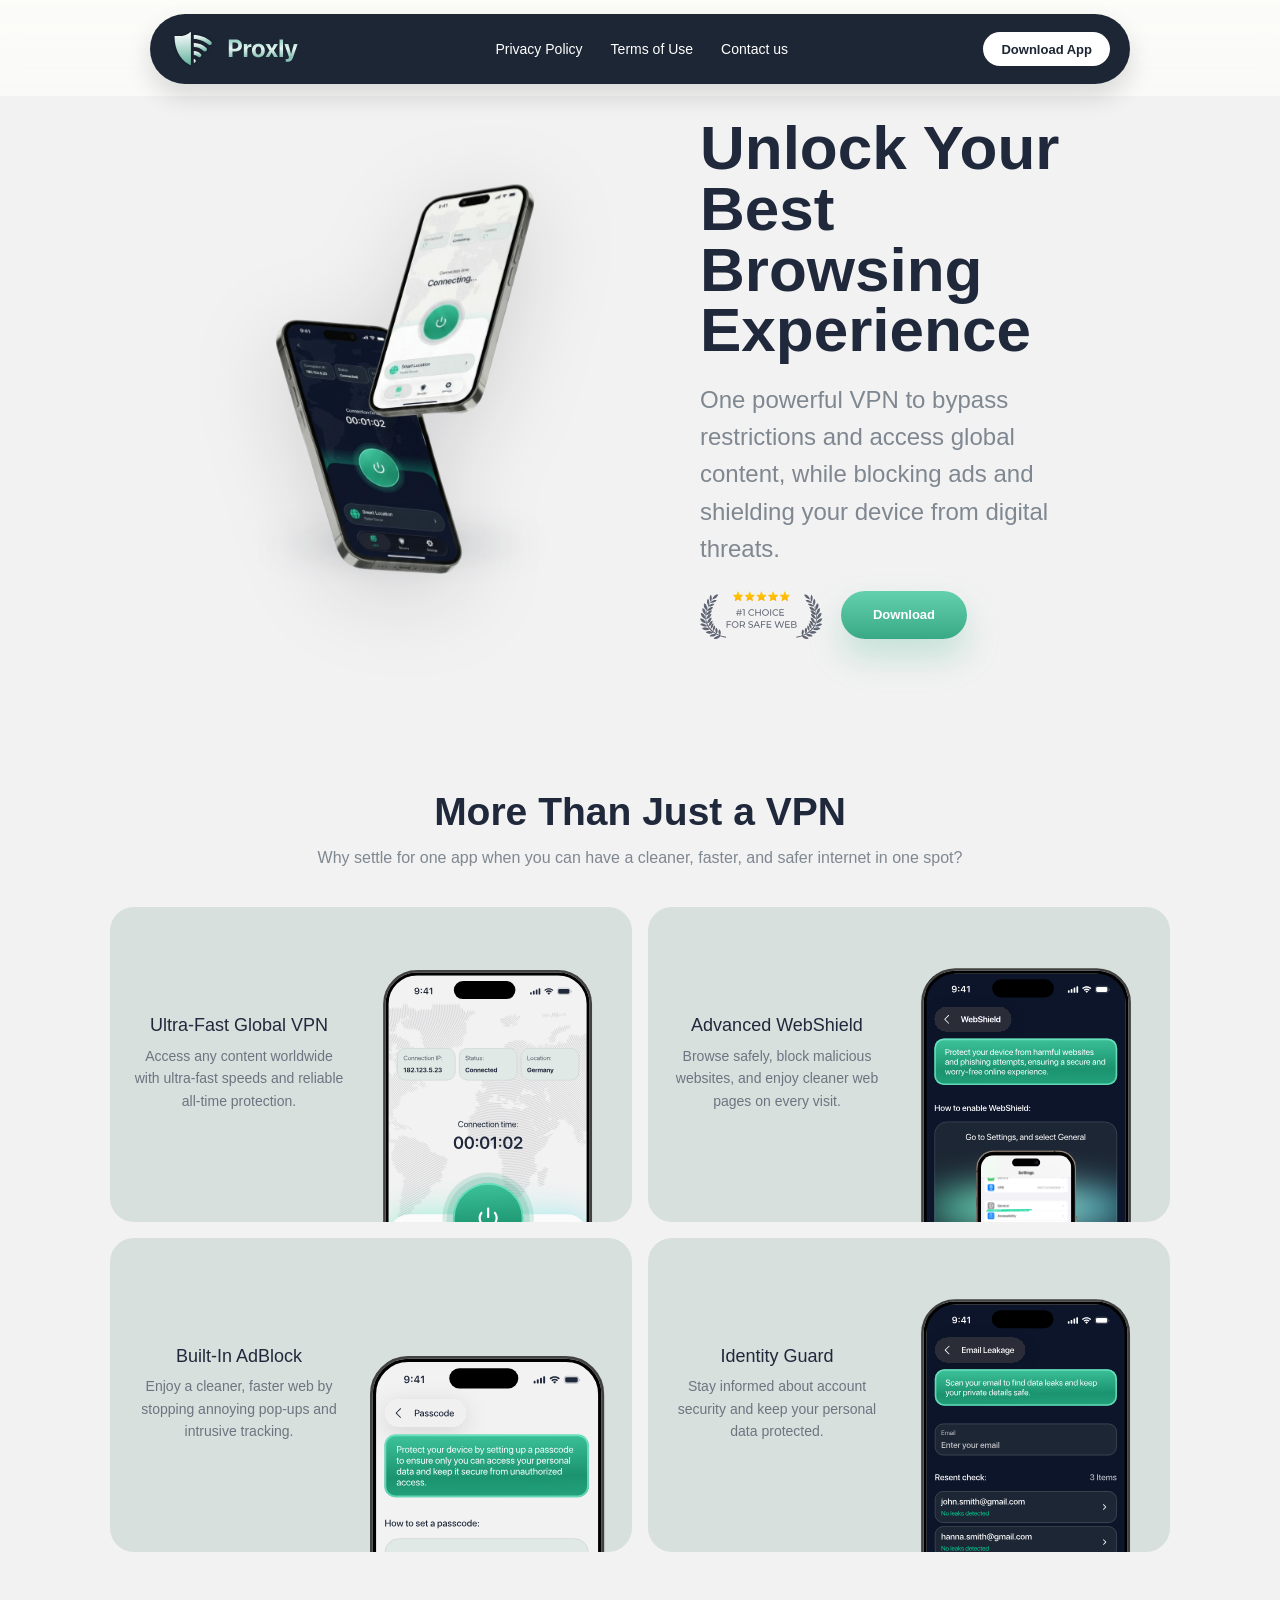
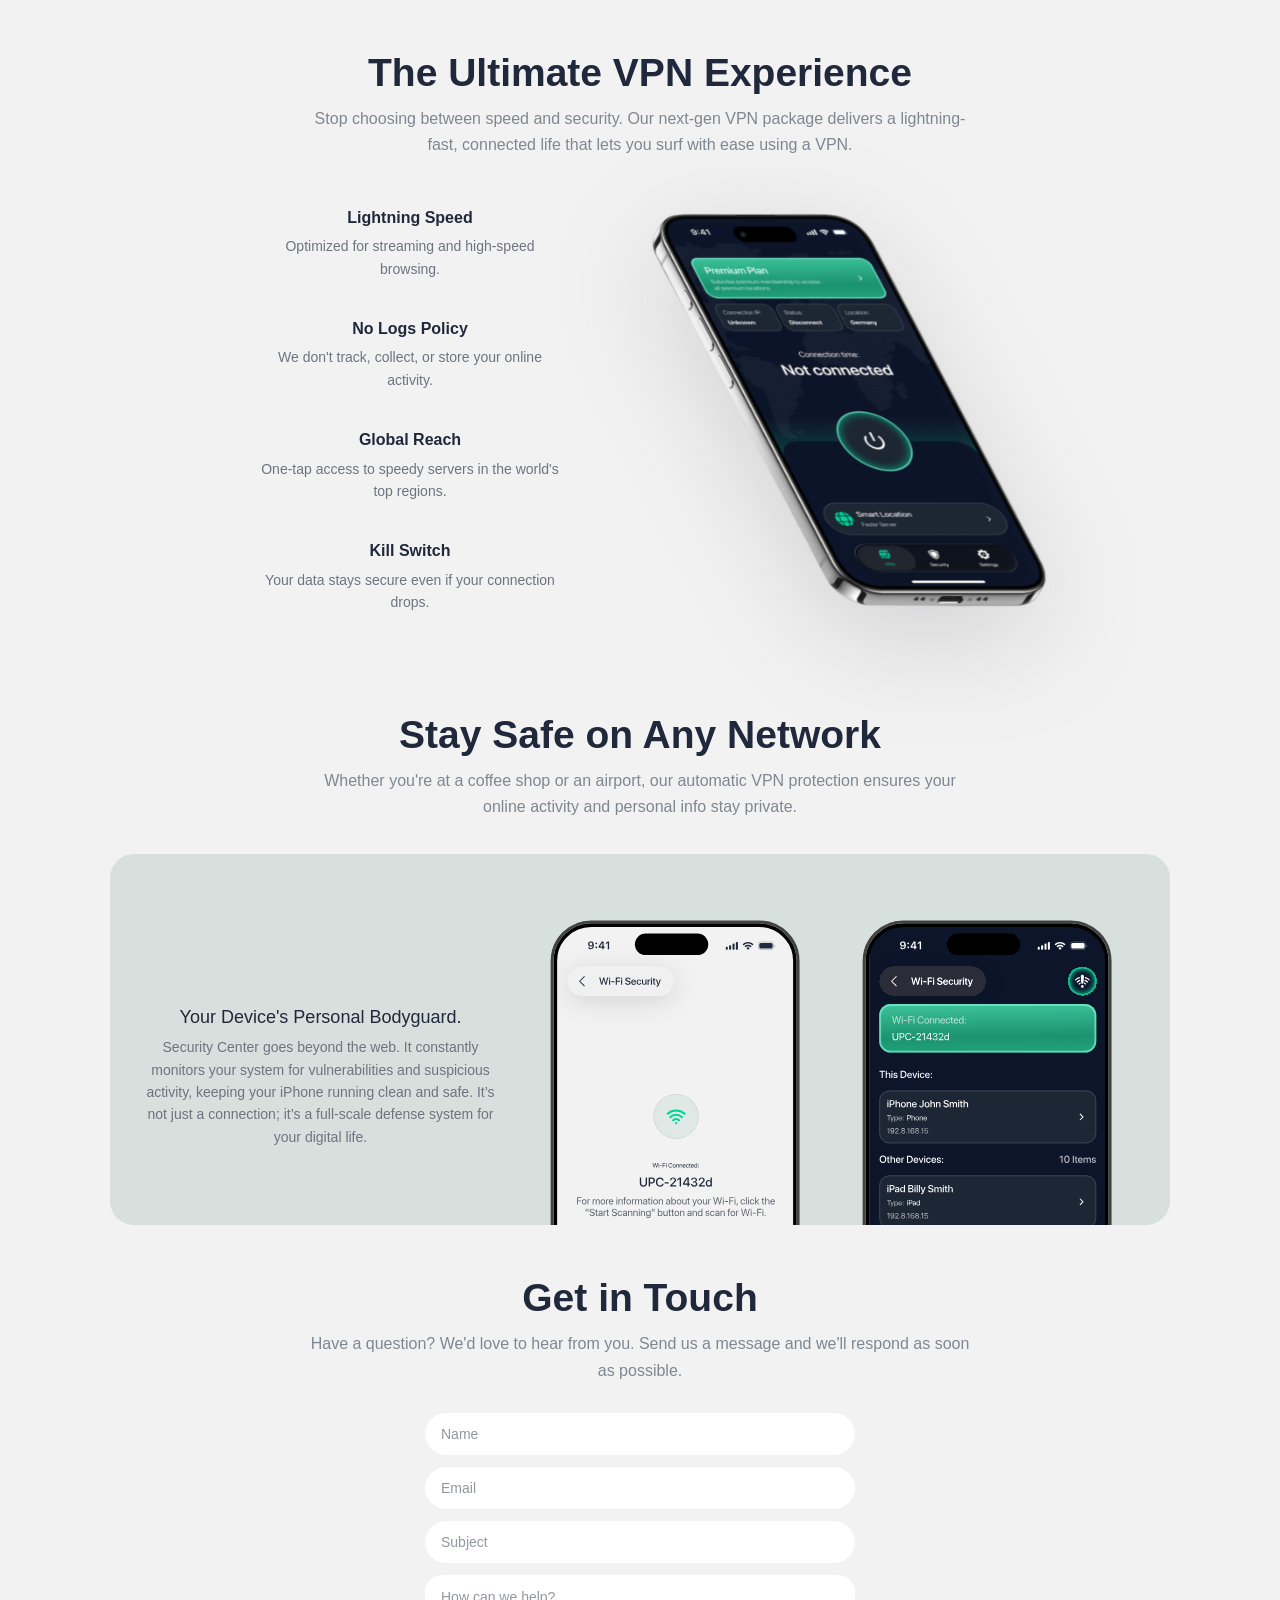
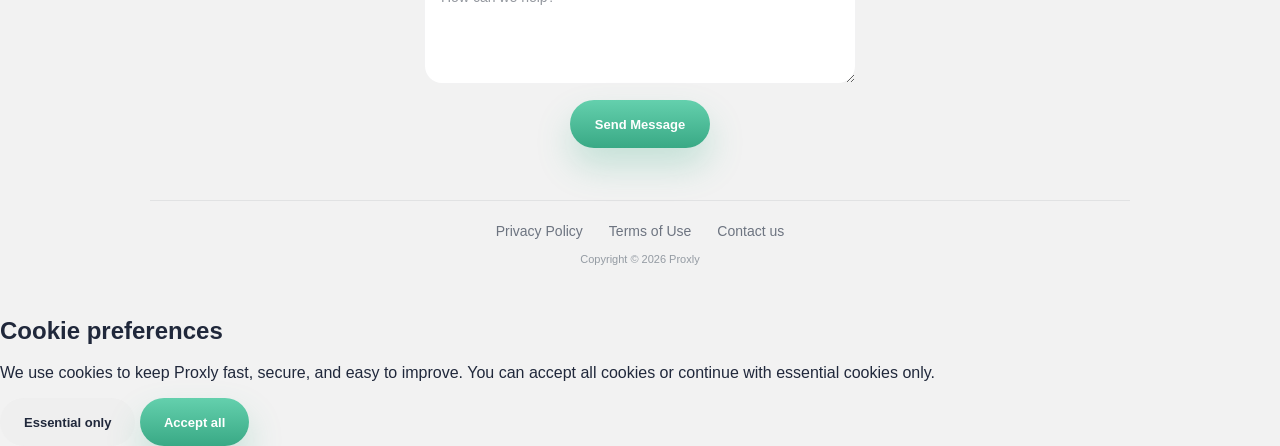
==== commit c53083a2: "Update index.html" ====
--- a/index.html
+++ b/index.html
@@ -238,6 +238,22 @@
                 <p class="footer-copy">Copyright © <script>document.write(new Date().getFullYear());</script> Proxly</p>
             </div>
         </footer>
+
+        <div class="cookie-consent" id="cookieConsent" role="dialog" aria-live="polite" aria-labelledby="cookieConsentTitle" aria-describedby="cookieConsentText" aria-hidden="true">
+            <div class="cookie-consent__card">
+                <div class="cookie-consent__icon" aria-hidden="true">
+                    <span></span>
+                </div>
+                <div class="cookie-consent__copy">
+                    <h2 id="cookieConsentTitle">Cookie preferences</h2>
+                    <p id="cookieConsentText">We use cookies to keep Proxly fast, secure, and easy to improve. You can accept all cookies or continue with essential cookies only.</p>
+                </div>
+                <div class="cookie-consent__actions">
+                    <button class="btn cookie-consent__secondary" id="cookieReject" type="button">Essential only</button>
+                    <button class="btn btn-primary cookie-consent__primary" id="cookieAccept" type="button">Accept all</button>
+                </div>
+            </div>
+        </div>
     </div>
 
     <script src="./js/main.js"></script>
